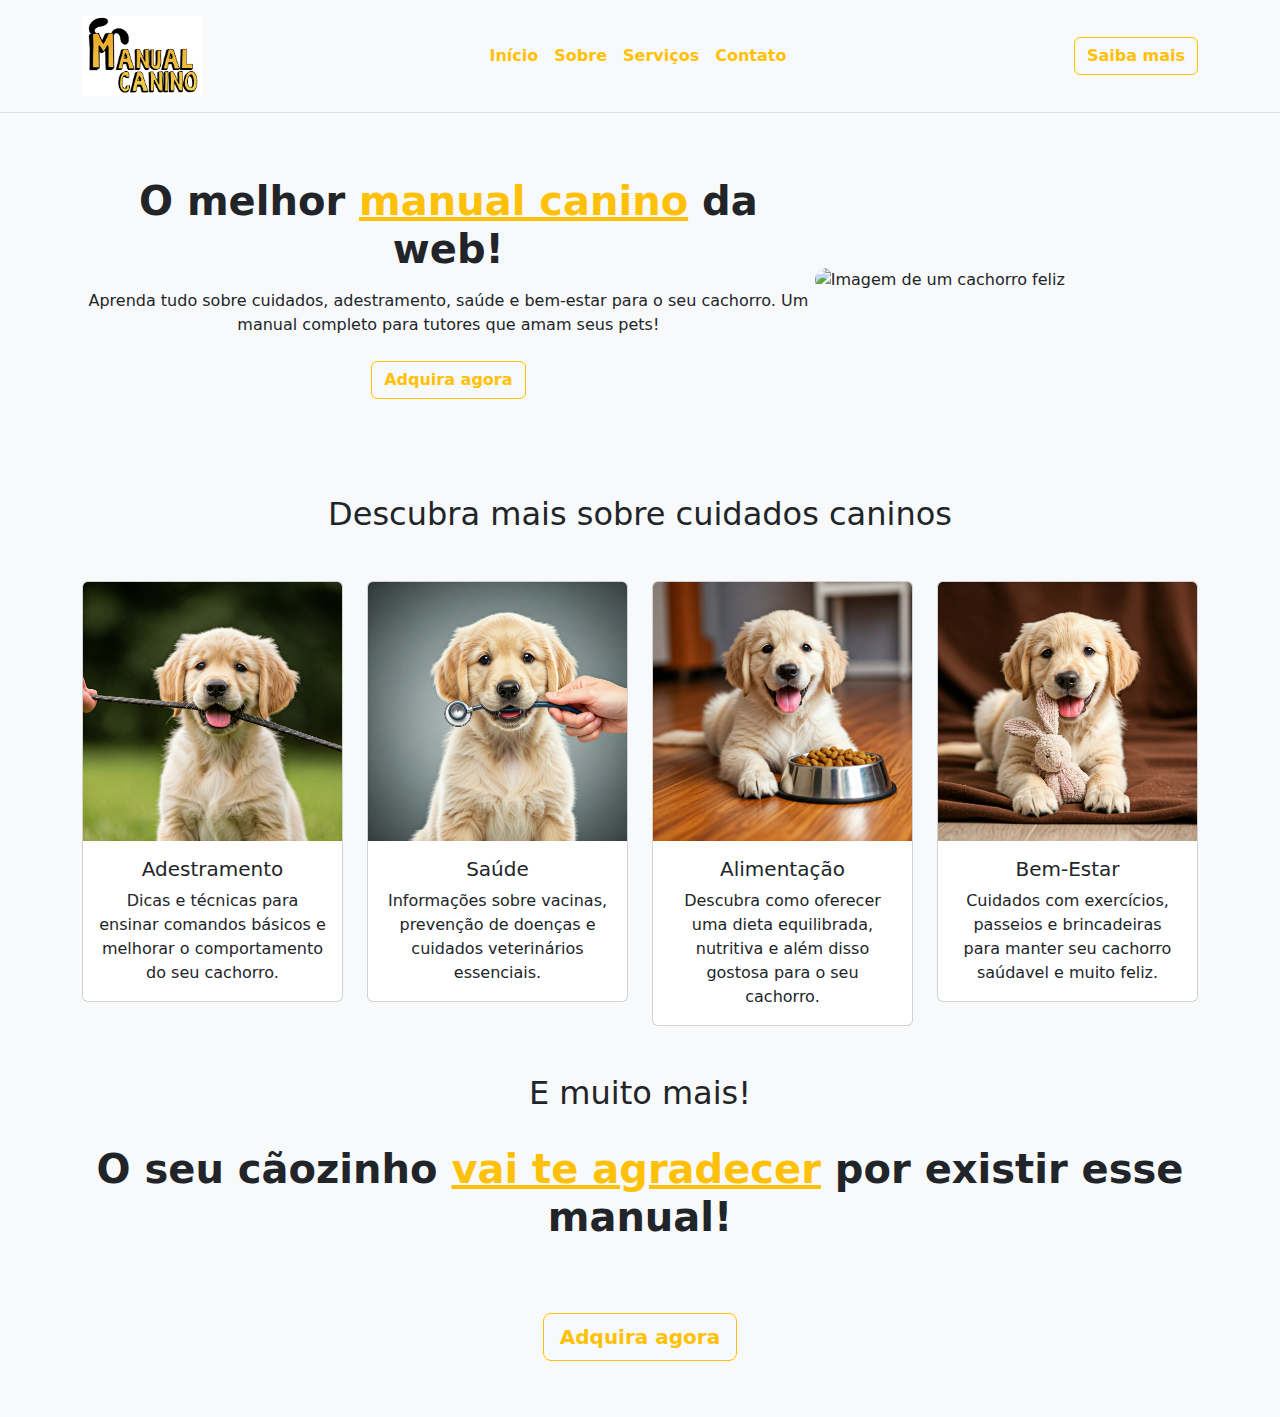
==== Bootstrap/index.html @ eaf241d8 "Add files via upload" ====
<!DOCTYPE html>
<html lang="pt-br">
  <head>
    <meta charset="UTF-8" />
    <meta name="viewport" content="width=device-width, initial-scale=1.0" />
    <title>Manual Canino</title>
    <link
      href="https://cdn.jsdelivr.net/npm/bootstrap@5.3.3/dist/css/bootstrap.min.css"
      rel="stylesheet"
      integrity="sha384-QWTKZyjpPEjISv5WaRU9OFeRpok6YctnYmDr5pNlyT2bRjXh0JMhjY6hW+ALEwIH"
      crossorigin="anonymous"
    />

    <!-- Ícones -->
    <link
      rel="stylesheet"
      href="https://cdn.jsdelivr.net/npm/bootstrap-icons@1.11.3/font/bootstrap-icons.min.css"
    />
  </head>
  <body class="bg-light">
    <header class="py-3 border-bottom">
      <div
        class="container d-flex justify-content-between align-items-center flex-wrap"
      >
        <a href="#">
          <img width="120px" height="80px" src="./img/manual canino.png" alt="Logo manual canino" />
        </a>

        <nav class="d-flex flex-wrap align-items-center">
          <a href="#" class="nav-link px-2 fw-bold text-warning link-dark link-underline-opacity-25-hover">Início</a>
          <a href="#" class="nav-link px-2 fw-bold text-warning link-dark link-underline-opacity-25-hover">Sobre</a>
          <a href="#" class="nav-link px-2 fw-bold text-warning link-dark link-underline-opacity-25-hover">Serviços</a>
          <a href="#" class="nav-link px-2 fw-bold text-warning link-dark link-underline-opacity-25-hover">Contato</a>
        </nav>

        <a href="#" class="btn btn-outline-warning fw-bold">Saiba mais</a>
      </div>
    </header>

    <main>
      <section class="py-5">
        <div
          class="container d-flex align-items-center flex-lg-row flex-column-reverse"
        >
          <div class="text-center text-lg-center">
            <h1 class="mt-3 fs-1 fw-bolder">
              O melhor
              <span class="text-warning text-decoration-underline"
                >manual canino</span>
              da web!
            </h1>
            <p class="mt-3 mb-4">
              Aprenda tudo sobre cuidados, adestramento, saúde e bem-estar para
              o seu cachorro. Um manual completo para tutores que amam seus pets!
            </p>
            <a href="#" class="btn btn-outline-warning fw-bold">Adquira agora</a>
          </div>

          <img 
            class="rounded-5"
            width="600px"
            src="https://st3.depositphotos.com/1177973/14743/i/450/depositphotos_147439097-stock-photo-group-of-cute-dogs.jpg"
            alt="Imagem de um cachorro feliz"
          />
        </div>
      </section>

      <section class="py-5">
        <div class="container text-center">
          <h2 class="mb-5 fw-medium">Descubra mais sobre cuidados caninos</h2>
          <div class="row g-4">
            <div class="col-md-3 col-sm-6 col-12">
              <div class="card">
                <img
                  src="./img/adestramento.jfif"
                  class="card-img-top"
                  alt="Adestramento canino"
                />
                <div class="card-body">
                  <h5 class="card-title">Adestramento</h5>
                  <p class="card-text">
                    Dicas e técnicas para ensinar comandos básicos e melhorar o comportamento do seu cachorro.
                  </p>
                </div>
              </div>
            </div>
            <div class="col-md-3 col-sm-6 col-12">
              <div class="card">
                <img
                  src="./img/saude 2.jfif"
                  class="card-img-top"
                  alt="Saúde canina"
                />
                <div class="card-body">
                  <h5 class="card-title">Saúde</h5>
                  <p class="card-text">
                    Informações sobre vacinas, prevenção de doenças e cuidados veterinários essenciais.
                  </p>
                </div>
              </div>
            </div>
            <div class="col-md-3 col-sm-6 col-12">
              <div class="card">
                <img
                  src="./img/alimentação.jfif"
                  class="card-img-top"
                  alt="Alimentação canina"
                />
                <div class="card-body">
                  <h5 class="card-title">Alimentação</h5>
                  <p class="card-text">
                    Descubra como oferecer uma dieta equilibrada, nutritiva e além disso gostosa para o seu cachorro.
                  </p>
                </div>
              </div>
            </div>
            <div class="col-md-3 col-sm-6 col-12">
              <div class="card">
                <img
                  src="./img/bem-estar.jfif"
                  class="card-img-top"
                  alt="Bem-estar canino"
                />
                <div class="card-body">
                  <h5 class="card-title">Bem-Estar</h5>
                  <p class="card-text">
                    Cuidados com exercícios, passeios e brincadeiras para manter seu cachorro saúdavel e muito feliz.
                  </p>
                </div>
              </div>
            </div>
          </div>
          <h2 class="mt-5">E muito mais!</h2>

          <section class="py-2">
            <div class="container d-flex align-items-center flex-lg-row flex-column-reverse">
              <div class="text-center text-lg-center">
                <h1 class="mt-3 fs-1 fw-bolder">
                  O seu cãozinho
                  <span class="text-warning text-decoration-underline"
                    > vai te agradecer</span>
                  por existir esse manual!
                </h1>
                <div class="container text-center py-4 d-flex justify-content-around">
                    <img class="rounded-5" width="250px" src="https://i.pinimg.com/736x/99/7c/11/997c1198acff18ba7e7b82173b204b25.jpg" alt="">
                    <img class="rounded-5" width="250px" src="https://i.pinimg.com/736x/99/7c/11/997c1198acff18ba7e7b82173b204b25.jpg" alt="">
                    <img class="rounded-5" width="250px" src="https://i.pinimg.com/736x/99/7c/11/997c1198acff18ba7e7b82173b204b25.jpg" alt="">
                </div>
                <a href="#" class="btn btn-lg btn-outline-warning fw-bold mt-3">Adquira agora</a>
              </div>
            </div>
          </section>
        </div>
      </section>
    </main>

    <script
      src="https://cdn.jsdelivr.net/npm/bootstrap@5.3.3/dist/js/bootstrap.bundle.min.js"
      integrity="sha384-YvpcrYf0tY3lHB60NNkmXc5s9fDVZLESaAA55NDzOxhy9GkcIdslK1eN7N6jIeHz"
      crossorigin="anonymous"
    ></script>
  </body>
</html>
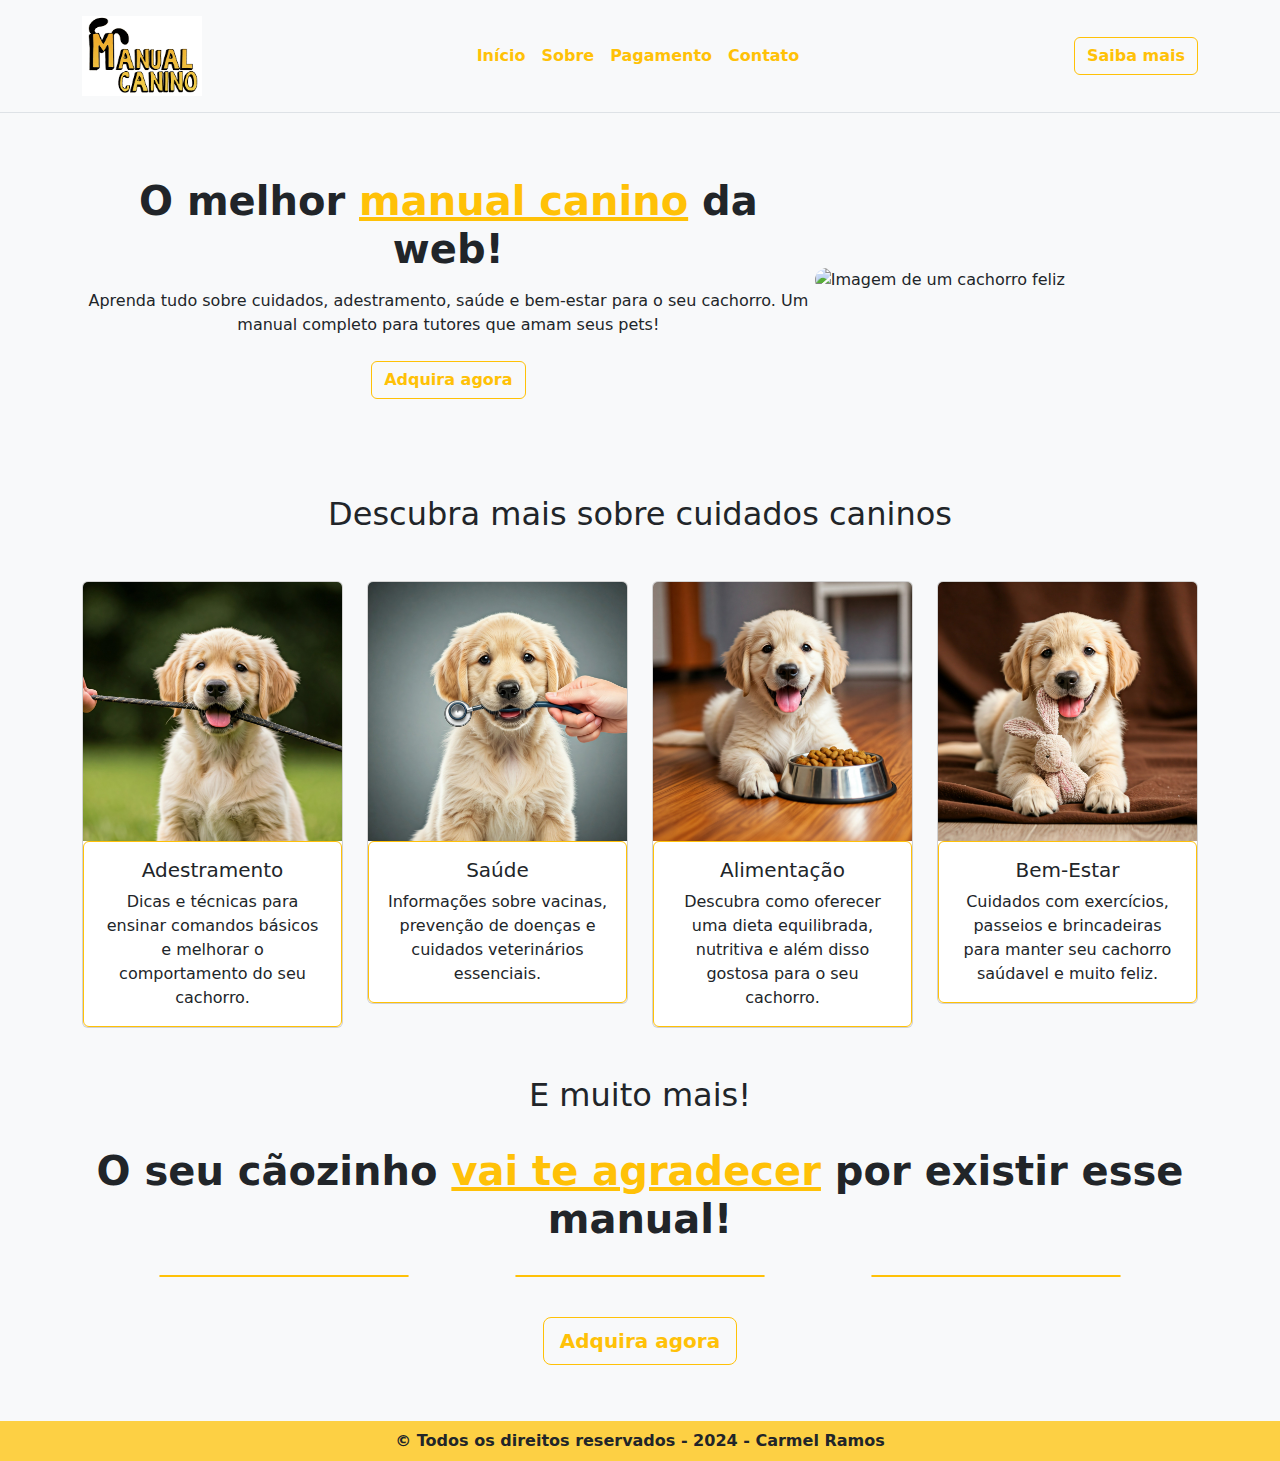
==== commit 528e7205: "Add files via upload" ====
--- a/Bootstrap/index.html
+++ b/Bootstrap/index.html
@@ -29,7 +29,7 @@
         <nav class="d-flex flex-wrap align-items-center">
           <a href="#" class="nav-link px-2 fw-bold text-warning link-dark link-underline-opacity-25-hover">Início</a>
           <a href="#" class="nav-link px-2 fw-bold text-warning link-dark link-underline-opacity-25-hover">Sobre</a>
-          <a href="#" class="nav-link px-2 fw-bold text-warning link-dark link-underline-opacity-25-hover">Serviços</a>
+          <a href="#" class="nav-link px-2 fw-bold text-warning link-dark link-underline-opacity-25-hover">Pagamento</a>
           <a href="#" class="nav-link px-2 fw-bold text-warning link-dark link-underline-opacity-25-hover">Contato</a>
         </nav>
 
@@ -76,7 +76,7 @@
                   class="card-img-top"
                   alt="Adestramento canino"
                 />
-                <div class="card-body">
+                <div class="card-body card border-warning">
                   <h5 class="card-title">Adestramento</h5>
                   <p class="card-text">
                     Dicas e técnicas para ensinar comandos básicos e melhorar o comportamento do seu cachorro.
@@ -91,7 +91,7 @@
                   class="card-img-top"
                   alt="Saúde canina"
                 />
-                <div class="card-body">
+                <div class="card-body card border-warning">
                   <h5 class="card-title">Saúde</h5>
                   <p class="card-text">
                     Informações sobre vacinas, prevenção de doenças e cuidados veterinários essenciais.
@@ -106,7 +106,7 @@
                   class="card-img-top"
                   alt="Alimentação canina"
                 />
-                <div class="card-body">
+                <div class="card-body card border-warning">
                   <h5 class="card-title">Alimentação</h5>
                   <p class="card-text">
                     Descubra como oferecer uma dieta equilibrada, nutritiva e além disso gostosa para o seu cachorro.
@@ -121,7 +121,7 @@
                   class="card-img-top"
                   alt="Bem-estar canino"
                 />
-                <div class="card-body">
+                <div class="card-body card border-warning">
                   <h5 class="card-title">Bem-Estar</h5>
                   <p class="card-text">
                     Cuidados com exercícios, passeios e brincadeiras para manter seu cachorro saúdavel e muito feliz.
@@ -142,9 +142,9 @@
                   por existir esse manual!
                 </h1>
                 <div class="container text-center py-4 d-flex justify-content-around">
-                    <img class="rounded-5" width="250px" src="https://i.pinimg.com/736x/99/7c/11/997c1198acff18ba7e7b82173b204b25.jpg" alt="">
-                    <img class="rounded-5" width="250px" src="https://i.pinimg.com/736x/99/7c/11/997c1198acff18ba7e7b82173b204b25.jpg" alt="">
-                    <img class="rounded-5" width="250px" src="https://i.pinimg.com/736x/99/7c/11/997c1198acff18ba7e7b82173b204b25.jpg" alt="">
+                    <img class="rounded-5 card border-warning" width="250px" src="https://i.pinimg.com/736x/99/7c/11/997c1198acff18ba7e7b82173b204b25.jpg" alt="">
+                    <img class="rounded-5 card border-warning" width="250px" src="https://i.pinimg.com/736x/99/7c/11/997c1198acff18ba7e7b82173b204b25.jpg" alt="">
+                    <img class="rounded-5 card border-warning" width="250px" src="https://i.pinimg.com/736x/99/7c/11/997c1198acff18ba7e7b82173b204b25.jpg" alt="">
                 </div>
                 <a href="#" class="btn btn-lg btn-outline-warning fw-bold mt-3">Adquira agora</a>
               </div>
@@ -154,6 +154,15 @@
       </section>
     </main>
 
+    
+    <footer>
+      <div class="text-center">
+        <div class="bg-warning p-2 text-dark bg-opacity-75 fw-bolder">
+          © Todos os direitos reservados - 2024 - Carmel Ramos
+        </div>
+      </div>
+    </footer>
+
     <script
       src="https://cdn.jsdelivr.net/npm/bootstrap@5.3.3/dist/js/bootstrap.bundle.min.js"
       integrity="sha384-YvpcrYf0tY3lHB60NNkmXc5s9fDVZLESaAA55NDzOxhy9GkcIdslK1eN7N6jIeHz"
